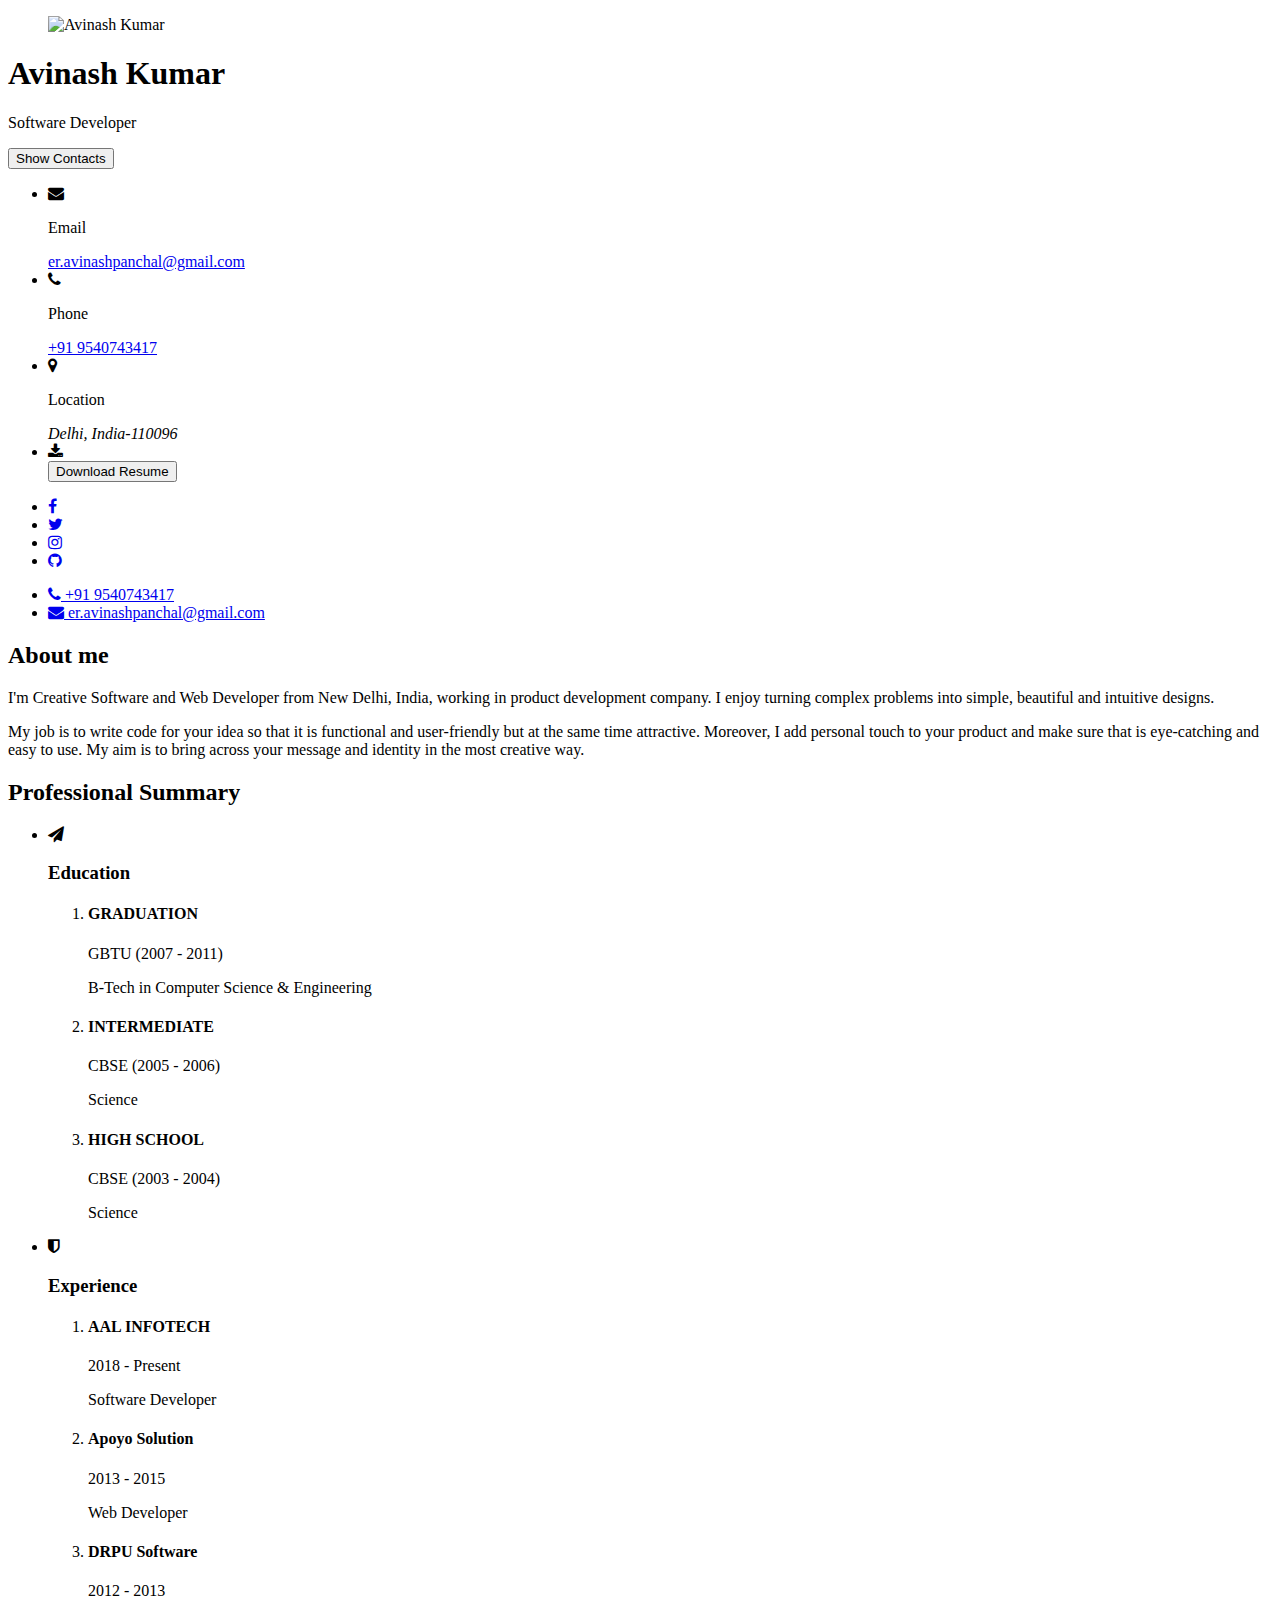
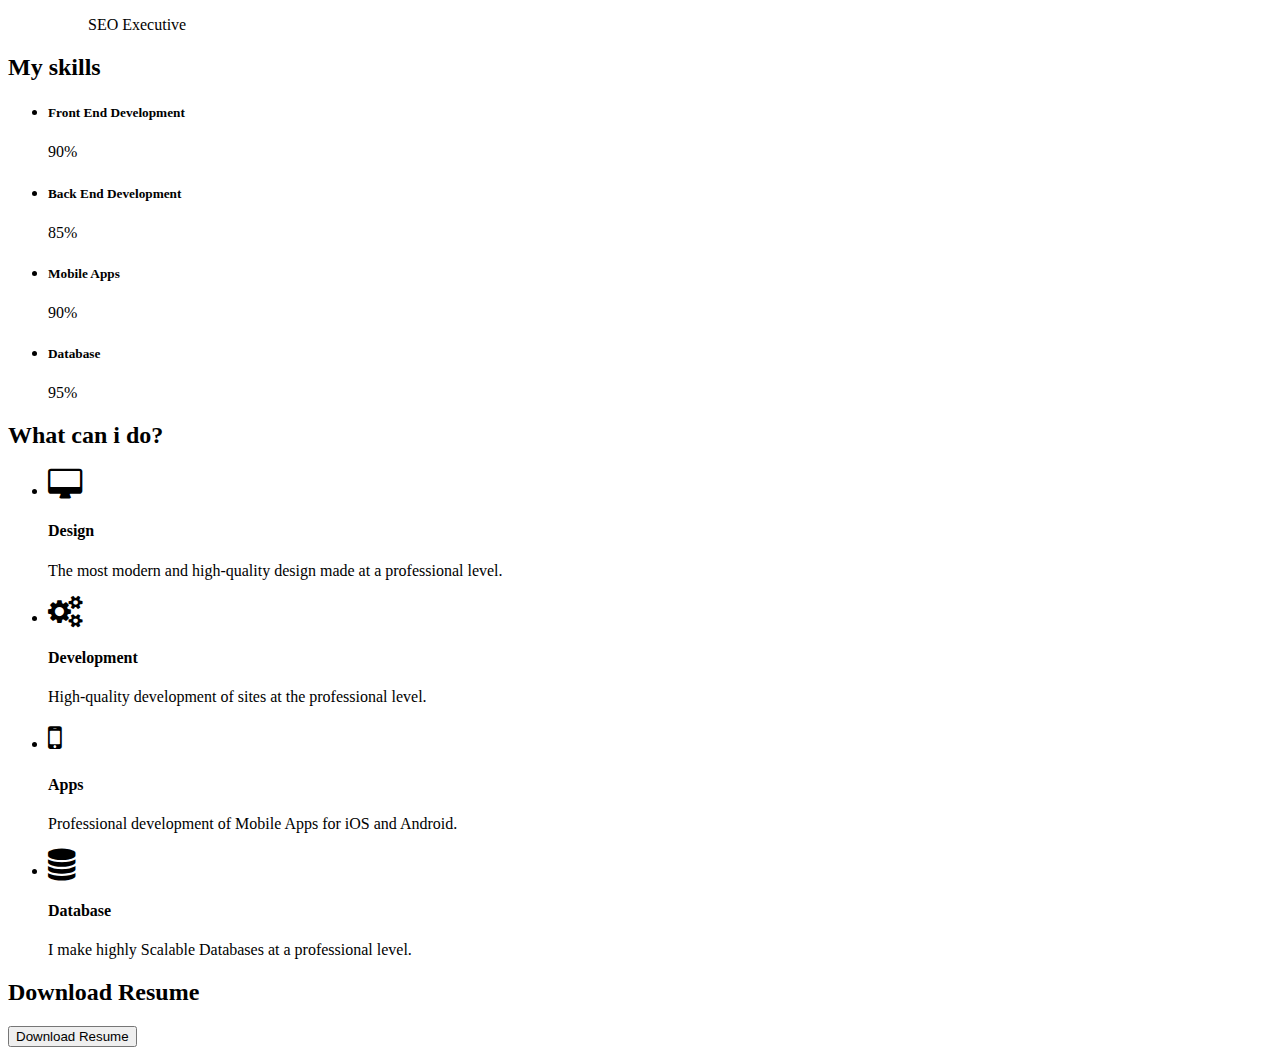
==== Assigment1/index.html @ 05d3fee4 "Personal Portfolio Website" ====
<!DOCTYPE html>
<html lang="en">

<head>
  <meta charset="UTF-8">
  <meta http-equiv="X-UA-Compatible" content="IE=edge">
  <meta name="viewport" content="width=device-width, initial-scale=1.0">
  <title>Avinash Kumar - Software Developer</title>

  <!--
    - Font awesome
  -->
<link rel="stylesheet" href="https://cdnjs.cloudflare.com/ajax/libs/font-awesome/4.7.0/css/font-awesome.min.css">

  <!--
    - css link
  -->
  <link rel="stylesheet" href="./assets/css/style.css">

  <!--
    - google font link
  -->
  <link rel="preconnect" href="https://fonts.googleapis.com">
  <link rel="preconnect" href="https://fonts.gstatic.com" crossorigin>
  <link href="https://fonts.googleapis.com/css2?family=Poppins:wght@300;400;500;600&display=swap" rel="stylesheet">
</head>

<body>

  <!--
    - #MAIN
  -->

  <main>

    <!--
      - #SIDEBAR
    -->

    <aside class="sidebar" data-sidebar>

      <div class="sidebar-info">

        <figure class="avatar-box">
          <img src="./assets/images/avinash.jpg" alt="Avinash Kumar" width="80">
        </figure>

        <div class="info-content">
          <h1 class="name" title="Avinash Kumar">Avinash Kumar</h1>

          <p class="title">Software Developer</p>
        </div>

        <button class="info_more-btn" data-sidebar-btn>
          <span>Show Contacts</span>

          <ion-icon name="chevron-down"></ion-icon>
        </button>

      </div>

      <div class="sidebar-info_more">

        <div class="separator"></div>

        <ul class="contacts-list">

          <li class="contact-item">

            <div class="icon-box">
            <i class="fa fa-envelope"></i>            
             </div>

            <div class="contact-info">
              <p class="contact-title">Email</p>

              <a href="mailto:er.avinashpanchal@gmail.com" class="contact-link">er.avinashpanchal@gmail.com</a>
            </div>

          </li>

          <li class="contact-item">

            <div class="icon-box">
              <i class="fa fa-phone"></i>
            </div>

            <div class="contact-info">
              <p class="contact-title">Phone</p>

              <a href="tel:+919540743417" class="contact-link">+91 9540743417</a>
            </div>

          </li>

          <li class="contact-item">

            <div class="icon-box">
           <i class="fa fa-map-marker" aria-hidden="true"></i>			</div>

            <div class="contact-info">
              <p class="contact-title">Location</p>

              <address>Delhi, India-110096</address>
            </div>

          </li>

          <li class="contact-item">

            <div class="icon-box">
              <i class="fa fa-download"></i>
            </div>

            <div class="contact-info">
           <a href="./assets/resume.pdf" target="_blank">  
		<button class="btn">Download Resume</button>                          		 </a>
		</div>

          </li>

        </ul>

        <div class="separator"></div>

        <ul class="social-list">

          <li class="social-item">
            <a href="#" class="social-link">
              <i class="fa fa-facebook"></i>
            </a>
          </li>

          <li class="social-item">
            <a href="#" class="social-link">
              <i class="fa fa-twitter""></i>
            </a>
          </li>

          <li class="social-item">
            <a href="#" class="social-link">
              <i class="fa fa-instagram"></i>
            </a>
          </li>
          <li class="social-item">
            <a href="#" class="social-link">
              <i class="fa fa-github"></i>
            </a>
          </li>

        </ul>

      </div>

    </aside>

    <!--
      - #main-content
    -->

    <div class="main-content">

      <!--
        - #NAVBAR
      -->

      <nav class="navbar">

        <ul class="navbar-list">

          <li class="navbar-item">
            <a href="tel:+919540743417"><i class="fa fa-phone"></i>  +91 9540743417</a>
          </li>

          <li class="navbar-item">
            <a href="mailto:er.avinashpanchal@gmail.com"><i class="fa fa-envelope"></i>  er.avinashpanchal@gmail.com</a>
          </li>
         
        </ul>

      </nav>

      <!--
        - #ABOUT
      -->

      <article class="about  active" data-page="about">

        <header>
          <h2 class="h2 article-title">About me</h2>
        </header>

        <section class="about-text">
          <p>
            I'm Creative Software and Web Developer from New Delhi, India, working in product development company.
            I enjoy
            turning complex problems into simple, beautiful and intuitive designs.
          </p>

          <p>
            My job is to write code for your idea so that it is functional and user-friendly but at the same time attractive.
            Moreover, I
            add personal touch to your product and make sure that is eye-catching and easy to use. My aim is to bring
            across your
            message and identity in the most creative way.
          </p>
        </section>

        <header>
          <h2 class="h2 article-title">Professional Summary</h2>
        </header>

        <section class="service">

          <ul class="service-list">

            <li class="service-item">

              <div class="service-icon-box">
              </div>

              <div class="service-content-box">
                <section class="timeline">
  
                  <div class="title-wrapper">
                    <div class="icon-box">
                      <i class="fa fa-paper-plane"></i>
                    </div>
        
                    <h3 class="h3">Education</h3>
                  </div>
        
                  <ol class="timeline-list">
        
                    <li class="timeline-item">
        
                      <h4 class="h4 timeline-item-title">GRADUATION</h4>
        
                      <span>GBTU (2007 - 2011)</span>
        
                      <p class="timeline-text">
                        B-Tech in Computer Science & Engineering
                      </p>
        
                    </li>
        
                    <li class="timeline-item">
        
                      <h4 class="h4 timeline-item-title">INTERMEDIATE</h4>
        
                      <span>CBSE (2005 - 2006)</span>
        
                      <p class="timeline-text">
                        Science
                      </p>
        
                    </li>
        
                    <li class="timeline-item">
        
                      <h4 class="h4 timeline-item-title">HIGH SCHOOL</h4>
        
                      <span>CBSE (2003 - 2004)</span>
        
                      <p class="timeline-text">
                        Science
                      </p>
        
                    </li>
        
                  </ol>
        
                </section>
              </div>

            </li>

            <li class="service-item">

              <div class="service-icon-box">
    
              </div>

              <div class="service-content-box">
                <section class="timeline">
  
                  <div class="title-wrapper">
                    <div class="icon-box">
                      <i class="fa fa-shield"></i>
                    </div>
        
                    <h3 class="h3">Experience</h3>
                  </div>
        
                  <ol class="timeline-list">
        
                    <li class="timeline-item">
        
                      <h4 class="h4 timeline-item-title">AAL INFOTECH</h4>
        
                      <span>2018 - Present</span>
        
                      <p class="timeline-text">
                        Software Developer
                      </p>
        
                    </li>
        
                    <li class="timeline-item">
        
                      <h4 class="h4 timeline-item-title">Apoyo Solution</h4>
        
                      <span>2013 - 2015</span>
        
                      <p class="timeline-text">
                        Web Developer
                      </p>
        
                    </li>
        
                    <li class="timeline-item">
        
                      <h4 class="h4 timeline-item-title">DRPU Software</h4>
        
                      <span>2012 - 2013</span>
        
                      <p class="timeline-text">
                        SEO Executive
                      </p>
        
                    </li>
        
                  </ol>
        
                </section>
              </div>

            </li>

          </ul>

        </section>


        <header>
          <h2 class="h2 article-title">My skills</h2>
        </header>

        <section class="skill">

          <ul class="skills-list content-card">

            <li class="skills-item">

              <div class="title-wrapper">
                <h5 class="h5">Front End Development</h5>
                <data value="90">90%</data>
              </div>

              <div class="skill-progress-bg">
                <div class="skill-progress-fill" style="width: 90%;"></div>
              </div>

            </li>

            <li class="skills-item">

              <div class="title-wrapper">
                <h5 class="h5">Back End Development</h5>
                <data value="85">85%</data>
              </div>

              <div class="skill-progress-bg">
                <div class="skill-progress-fill" style="width: 85%;"></div>
              </div>

            </li>

            <li class="skills-item">

              <div class="title-wrapper">
                <h5 class="h5">Mobile Apps</h5>
                <data value="90">90%</data>
              </div>

              <div class="skill-progress-bg">
                <div class="skill-progress-fill" style="width: 90%;"></div>
              </div>

            </li>

            <li class="skills-item">

              <div class="title-wrapper">
                <h5 class="h5">Database</h5>
                <data value="95">95%</data>
              </div>

              <div class="skill-progress-bg">
                <div class="skill-progress-fill" style="width: 95%;"></div>
              </div>

            </li>

          </ul>

        </section>


        <header>
          <h2 class="h2 article-title">What can i do?</h2>
        </header>

        <section class="service">

          <ul class="service-list">

            <li class="service-item">

              <div class="service-icon-box">
                <i class="fa fa-desktop fa-2x"></i>
              </div>

              <div class="service-content-box">
                <h4 class="h4 service-item-title">Design</h4>

                <p class="service-item-text">
                  The most modern and high-quality design made at a professional level.
                </p>
              </div>

            </li>

            <li class="service-item">

              <div class="service-icon-box">
                <i class="fa fa-cogs fa-2x"></i>
              </div>

              <div class="service-content-box">
                <h4 class="h4 service-item-title">Development</h4>

                <p class="service-item-text">
                  High-quality development of sites at the professional level.
                </p>
              </div>

            </li>

            <li class="service-item">

              <div class="service-icon-box">
                <i class="fa fa-mobile fa-2x"></i>
              </div>

              <div class="service-content-box">
                <h4 class="h4 service-item-title">Apps</h4>

                <p class="service-item-text">
                  Professional development of Mobile Apps for iOS and Android.
                </p>
              </div>

            </li>

            <li class="service-item">

              <div class="service-icon-box">
                <i class="fa fa-database fa-2x"></i>
              </div>

              <div class="service-content-box">
                <h4 class="h4 service-item-title">Database</h4>

                <p class="service-item-text">
                  I make highly Scalable Databases at a professional level.
                </p>
              </div>

            </li>

          </ul>

        </section>
  
        <header>
          <h2 class="h2 article-title">Download Resume</h2>
        </header>
        <li class="contact-item">

         <div class="contact-info">
             <a href="./assets/resume.pdf" target="_blank">  
              <button class="btn">Download Resume</button>                
            </a>
          </div>

        </li>

      </article>
          </div>

  </main>

</body>

</html>
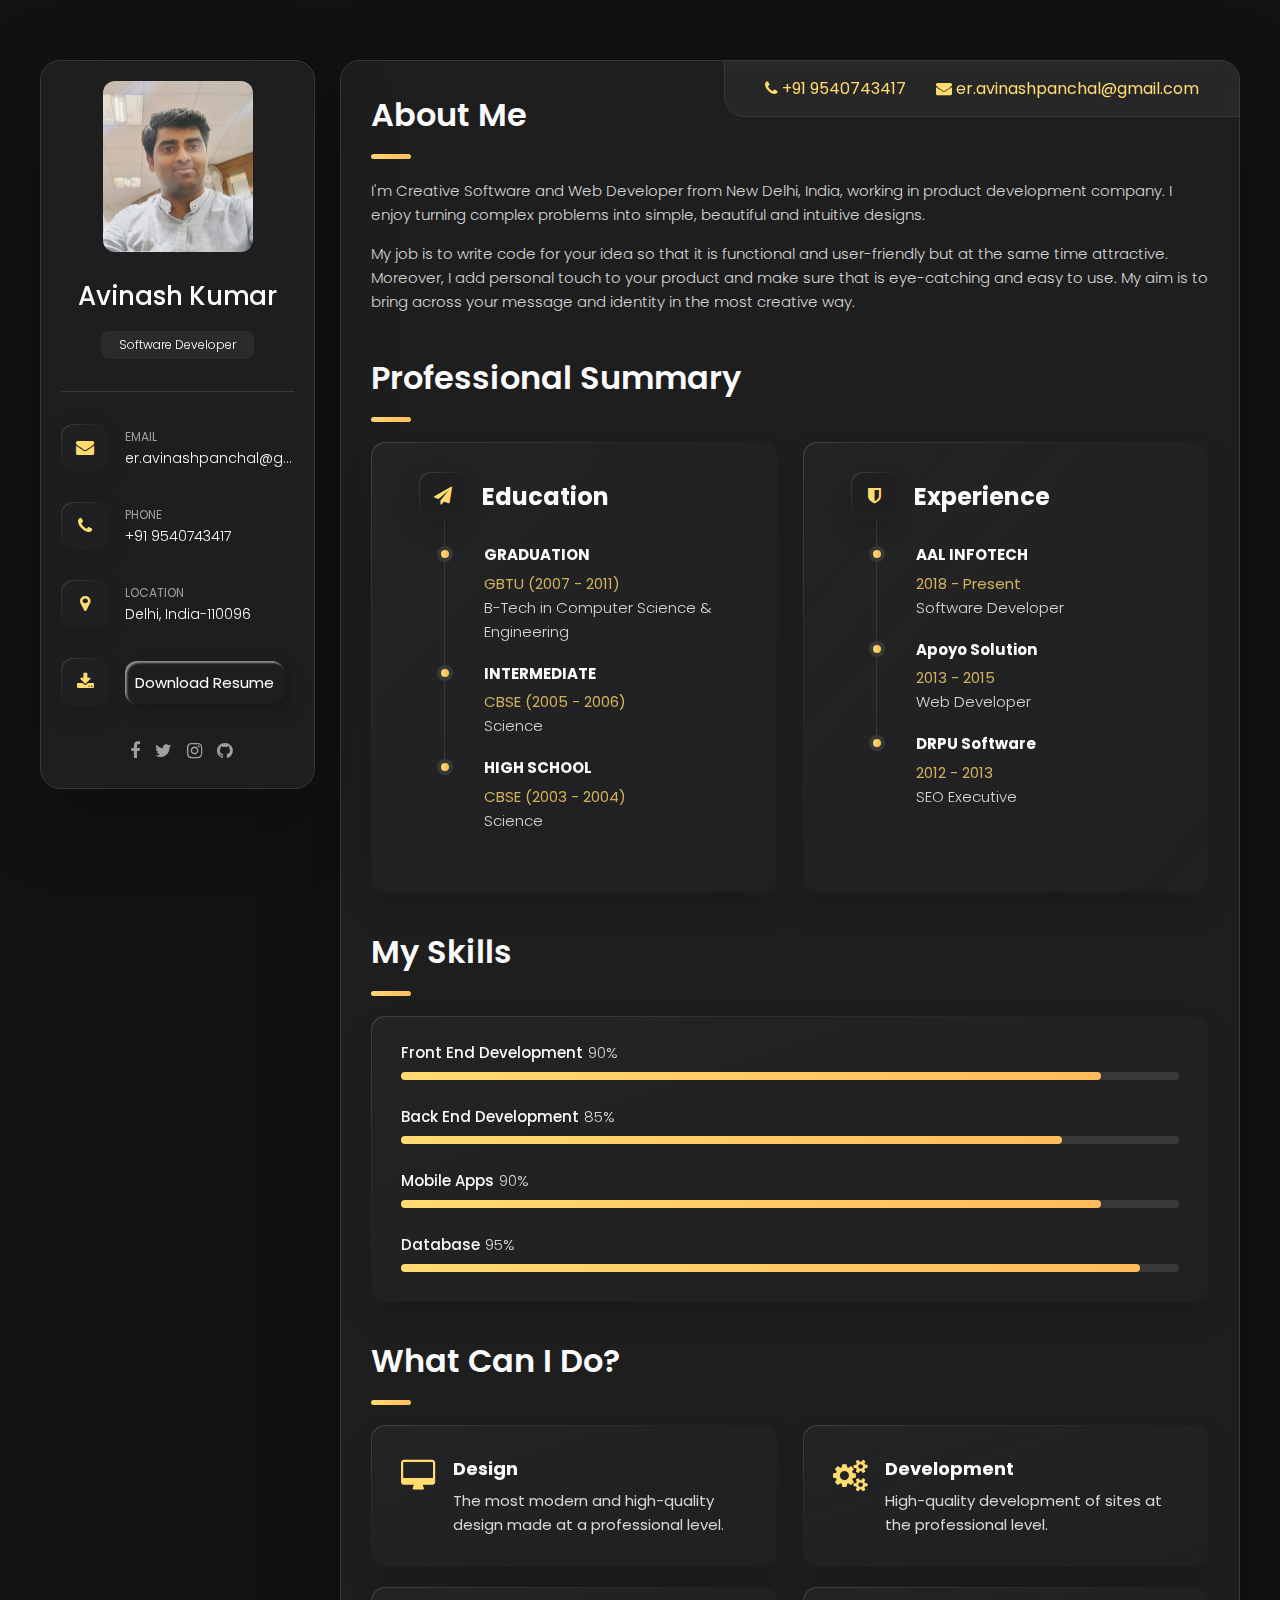
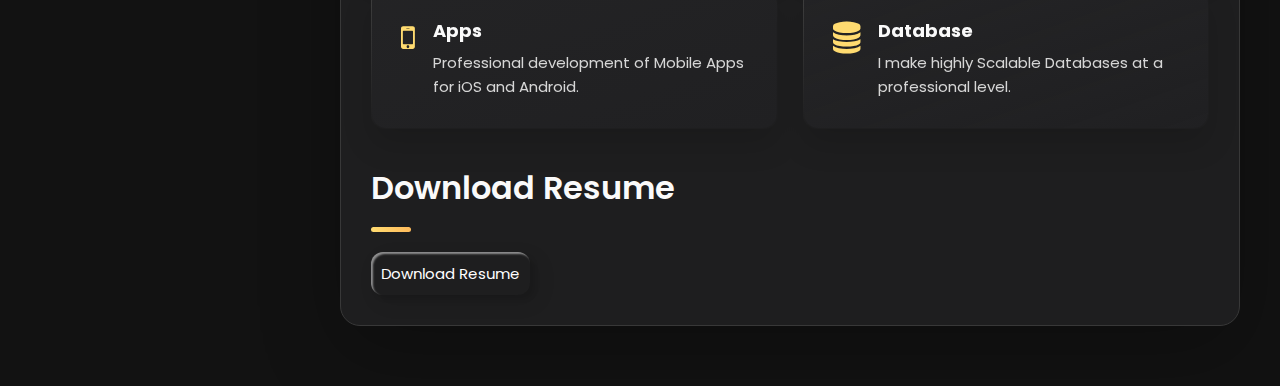
==== commit 80cfcac2: "profile image link change" ====
--- a/Assigment1/index.html
+++ b/Assigment1/index.html
@@ -42,7 +42,7 @@
       <div class="sidebar-info">
 
         <figure class="avatar-box">
-          <img src="./assets/images/avinash.jpg" alt="Avinash Kumar" width="80">
+          <img src="./assets/avinash.jpg" alt="Avinash Kumar" width="80">
         </figure>
 
         <div class="info-content">
--- a/Assigment1/assets/css/style.css
+++ b/Assigment1/assets/css/style.css
@@ -0,0 +1,1914 @@
+/*-----------------------------------*\
+  #style.css
+\*-----------------------------------*/
+
+/*-----------------------------------*\
+  #CUSTOM PROPERTY
+\*-----------------------------------*/
+
+:root {
+
+  /**
+   * colors
+   */
+
+  /* gradient */
+
+  --bg-gradient-onyx: linear-gradient(
+    to bottom right, 
+    hsl(240, 1%, 25%) 3%, 
+    hsl(0, 0%, 19%) 97%
+  );
+  --bg-gradient-jet: linear-gradient(
+    to bottom right, 
+    hsla(240, 1%, 18%, 0.251) 0%, 
+    hsla(240, 2%, 11%, 0) 100%
+  ), hsl(240, 2%, 13%);
+  --bg-gradient-yellow-1: linear-gradient(
+    to bottom right, 
+    hsl(45, 100%, 71%) 0%, 
+    hsla(36, 100%, 69%, 0) 50%
+  );
+  --bg-gradient-yellow-2: linear-gradient(
+    135deg, 
+    hsla(45, 100%, 71%, 0.251) 0%, 
+    hsla(35, 100%, 68%, 0) 59.86%
+  ), hsl(240, 2%, 13%);
+  --border-gradient-onyx: linear-gradient(
+    to bottom right, 
+    hsl(0, 0%, 25%) 0%, 
+    hsla(0, 0%, 25%, 0) 50%
+  );
+  --text-gradient-yellow: linear-gradient(
+    to right, 
+    hsl(45, 100%, 72%), 
+    hsl(35, 100%, 68%)
+  );
+
+  /* solid */
+
+  --jet: hsl(0, 0%, 22%);
+  --onyx: hsl(240, 1%, 17%);
+  --eerie-black-1: hsl(240, 2%, 13%);
+  --eerie-black-2: hsl(240, 2%, 12%);
+  --smoky-black: hsl(0, 0%, 7%);
+  --white-1: hsl(0, 0%, 100%);
+  --white-2: hsl(0, 0%, 98%);
+  --orange-yellow-crayola: hsl(45, 100%, 72%);
+  --vegas-gold: hsl(45, 54%, 58%);
+  --light-gray: hsl(0, 0%, 84%);
+  --light-gray-70: hsla(0, 0%, 84%, 0.7);
+  --bittersweet-shimmer: hsl(0, 43%, 51%);
+
+  /**
+   * typography
+   */
+
+  /* font-family */
+  --ff-poppins: 'Poppins', sans-serif;
+
+  /* font-size */
+  --fs-1: 24px;
+  --fs-2: 18px;
+  --fs-3: 17px;
+  --fs-4: 16px;
+  --fs-5: 15px;
+  --fs-6: 14px;
+  --fs-7: 13px;
+  --fs-8: 11px;
+
+  /* font-weight */
+  --fw-300: 300;
+  --fw-400: 400;
+  --fw-500: 500;
+  --fw-600: 600;
+
+  /**
+   * shadow
+   */
+  
+  --shadow-1: -4px 8px 24px hsla(0, 0%, 0%, 0.25);
+  --shadow-2: 0 16px 30px hsla(0, 0%, 0%, 0.25);
+  --shadow-3: 0 16px 40px hsla(0, 0%, 0%, 0.25);
+  --shadow-4: 0 25px 50px hsla(0, 0%, 0%, 0.15);
+  --shadow-5: 0 24px 80px hsla(0, 0%, 0%, 0.25);
+
+  /**
+   * transition
+   */
+
+  --transition-1: 0.25s ease;
+  --transition-2: 0.5s ease-in-out;
+
+}
+
+
+
+
+
+/*-----------------------------------*\
+  #RESET
+\*-----------------------------------*/
+
+*, *::before, *::after {
+  margin: 0;
+  padding: 0;
+  box-sizing: border-box;
+}
+
+a { text-decoration: none; }
+
+li { list-style: none; }
+
+img, ion-icon, a, button, time, span { display: block; }
+
+button {
+  font: inherit;
+  background: none;
+  border: none;
+  text-align: left;
+  cursor: pointer;
+}
+
+input, textarea {
+  display: block;
+  width: 100%;
+  background: none;
+  font: inherit;
+}
+
+::selection {
+  background: var(--orange-yellow-crayola);
+  color: var(--smoky-black);
+}
+
+:focus { outline-color: var(--orange-yellow-crayola); }
+
+html { font-family: var(--ff-poppins); }
+
+body { background: var(--smoky-black); }
+
+
+
+
+
+/*-----------------------------------*\
+  #REUSED STYLE
+\*-----------------------------------*/
+
+.sidebar,
+article {
+  background: var(--eerie-black-2);
+  border: 1px solid var(--jet);
+  border-radius: 20px;
+  padding: 15px;
+  box-shadow: var(--shadow-1);
+  z-index: 1;
+}
+
+.separator {
+  width: 100%;
+  height: 1px;
+  background: var(--jet);
+  margin: 16px 0;
+}
+
+.icon-box {
+  position: relative;
+  background: var(--border-gradient-onyx);
+  width: 30px;
+  height: 30px;
+  border-radius: 8px;
+  display: flex;
+  justify-content: center;
+  align-items: center;
+  font-size: 16px;
+  color: var(--orange-yellow-crayola);
+  box-shadow: var(--shadow-1);
+  z-index: 1;
+}
+
+.icon-box::before {
+  content: "";
+  position: absolute;
+  inset: 1px;
+  background: var(--eerie-black-1);
+  border-radius: inherit;
+  z-index: -1;
+}
+
+.icon-box ion-icon { --ionicon-stroke-width: 35px; }
+
+article { display: none; }
+
+article.active {
+  display: block;
+  animation: fade 0.5s ease backwards;
+}
+
+@keyframes fade {
+  0% { opacity: 0; }
+  100% { opacity: 1; }
+}
+
+.h2,
+.h3,
+.h4,
+.h5 {
+  color: var(--white-2);
+  text-transform: capitalize;
+}
+
+.h2 { font-size: var(--fs-1); }
+
+.h3 { font-size: var(--fs-2); }
+
+.h4 { font-size: var(--fs-4); }
+
+.h5 {
+  font-size: var(--fs-7);
+  font-weight: var(--fw-500);
+}
+
+.article-title {
+  position: relative;
+  padding-bottom: 7px;
+}
+
+.article-title::after {
+  content: "";
+  position: absolute;
+  bottom: 0;
+  left: 0;
+  width: 30px;
+  height: 3px;
+  background: var(--text-gradient-yellow);
+  border-radius: 3px;
+}
+
+.has-scrollbar::-webkit-scrollbar {
+  width: 5px; /* for vertical scrollbar */
+  height: 5px; /* for horizontal scrollbar */
+}
+
+.has-scrollbar::-webkit-scrollbar-track {
+  background: var(--onyx);
+  border-radius: 5px;
+}
+
+.has-scrollbar::-webkit-scrollbar-thumb {
+  background: var(--orange-yellow-crayola);
+  border-radius: 5px;
+}
+
+.has-scrollbar::-webkit-scrollbar-button { width: 20px; }
+
+.content-card {
+  position: relative;
+  background: var(--border-gradient-onyx);
+  padding: 15px;
+  padding-top: 45px;
+  border-radius: 14px;
+  box-shadow: var(--shadow-2);
+  cursor: pointer;
+  z-index: 1;
+}
+
+.content-card::before {
+  content: "";
+  position: absolute;
+  inset: 1px;
+  background: var(--bg-gradient-jet);
+  border-radius: inherit;
+  z-index: -1;
+}
+
+
+
+
+
+/*-----------------------------------*\
+  #MAIN
+\*-----------------------------------*/
+
+main {
+  margin: 15px 12px;
+  margin-bottom: 75px;
+  min-width: 259px;
+}
+
+
+
+
+
+/*-----------------------------------*\
+  #SIDEBAR
+\*-----------------------------------*/
+
+.sidebar {
+  margin-bottom: 15px;
+  max-height: 112px;
+  overflow: hidden;
+  transition: var(--transition-2);
+}
+
+.sidebar.active { max-height: 405px; }
+
+.sidebar-info {
+  position: relative;
+  display: flex;
+  justify-content: flex-start;
+  align-items: center;
+  gap: 15px;
+}
+
+.avatar-box {
+  background: var(--bg-gradient-onyx);
+  border-radius: 20px;
+}
+
+.info-content .name {
+  color: var(--white-2);
+  font-size: var(--fs-3);
+  font-weight: var(--fw-500);
+  letter-spacing: -0.25px;
+  margin-bottom: 10px;
+}
+
+.info-content .title {
+  color: var(--white-1);
+  background: var(--onyx);
+  font-size: var(--fs-8);
+  font-weight: var(--fw-300);
+  width: max-content;
+  padding: 3px 12px;
+  border-radius: 8px;
+}
+
+.info_more-btn {
+  position: absolute;
+  top: -15px;
+  right: -15px;
+  border-radius: 0 15px;
+  font-size: 13px;
+  color: var(--orange-yellow-crayola);
+  background: var(--border-gradient-onyx);
+  padding: 10px;
+  box-shadow: var(--shadow-2);
+  transition: var(--transition-1);
+  z-index: 1;
+}
+
+.info_more-btn::before {
+  content: "";
+  position: absolute;
+  inset: 1px;
+  border-radius: inherit;
+  background: var(--bg-gradient-jet);
+  transition: var(--transition-1);
+  z-index: -1;
+}
+
+.info_more-btn:hover,
+.info_more-btn:focus { background: var(--bg-gradient-yellow-1); }
+
+.info_more-btn:hover::before,
+.info_more-btn:focus::before { background: var(--bg-gradient-yellow-2); }
+
+.info_more-btn span { display: none; }
+
+.sidebar-info_more {
+  opacity: 0;
+  visibility: hidden;
+  transition: var(--transition-2);
+}
+
+.sidebar.active .sidebar-info_more {
+  opacity: 1;
+  visibility: visible;
+}
+
+.contacts-list {
+  display: grid;
+  grid-template-columns: 1fr;
+  gap: 16px;
+}
+
+.contact-item {
+  min-width: 100%;
+  display: flex;
+  align-items: center;
+  gap: 16px;
+}
+
+.contact-info {
+  max-width: calc(100% - 46px);
+  width: calc(100% - 46px);
+}
+
+.contact-title {
+  color: var(--light-gray-70);
+  font-size: var(--fs-8);
+  text-transform: uppercase;
+  margin-bottom: 2px;
+}
+
+.contact-info :is(.contact-link, time, address) {
+  color: var(--white-2);
+  font-size: var(--fs-7);
+}
+
+.contact-info address { font-style: normal; }
+
+.social-list {
+  display: flex;
+  justify-content: flex-start;
+  align-items: center;
+  gap: 15px;
+  padding-bottom: 4px;
+  padding-left: 7px;
+}
+
+.social-item .social-link {
+  color: var(--light-gray-70);
+  font-size: 18px;
+}
+
+
+.social-item .social-link:hover { color: var(--light-gray); }
+
+
+
+
+
+/*-----------------------------------*\
+  #NAVBAR
+\*-----------------------------------*/
+
+.navbar {
+  position: fixed;
+  bottom: 0;
+  left: 0;
+  width: 100%;
+  background: hsla(240, 1%, 17%, 0.75);
+  backdrop-filter: blur(10px);
+  border: 1px solid var(--jet);
+  border-radius: 12px 12px 0 0;
+  box-shadow: var(--shadow-2);
+  z-index: 5;
+  color: var(--orange-yellow-crayola);
+}
+
+.navbar-list {
+  display: flex;
+  flex-wrap: wrap;
+  justify-content: center;
+  align-items: center;
+  padding: 10px;
+}
+
+.navbar-link {
+  color: var(--light-gray);
+  font-size: var(--fs-8);
+  padding: 20px 7px;
+  transition: color var(--transition-1);
+}
+
+.navbar-link:hover,
+.navbar-link:focus { color: var(--light-gray-70); }
+
+.navbar-link.active { color: var(--orange-yellow-crayola); }
+
+
+
+
+
+/*-----------------------------------*\
+  #ABOUT
+\*-----------------------------------*/
+
+.about .article-title { margin-bottom: 15px; }
+
+.about-text {
+  color: var(--light-gray);
+  font-size: var(--fs-6);
+  font-weight: var(--fw-300);
+  line-height: 1.6;
+}
+
+.about-text p { margin-bottom: 15px; }
+
+
+
+/**
+ * #service 
+ */
+
+.service { margin-bottom: 35px; }
+
+.service-title { margin-bottom: 20px; }
+
+.service-list {
+  display: grid;
+  grid-template-columns: 1fr;
+  gap: 20px;
+}
+
+.service-item {
+  position: relative;
+  background: var(--border-gradient-onyx);
+  padding: 20px;
+  border-radius: 14px;
+  box-shadow: var(--shadow-2);
+  z-index: 1;
+}
+
+.service-item::before {
+  content: "";
+  position: absolute;
+  inset: 1px;
+  background: var(--bg-gradient-jet);
+  border-radius: inherit;
+  z-index: -1;
+}
+
+.service-icon-box { margin-bottom: 10px; }
+
+.service-icon-box img { margin: auto; }
+
+.service-content-box { text-align: center; }
+
+.service-item-title { margin-bottom: 7px; }
+
+.service-item-text {
+  color: var(--light-gray);
+  font-size: var(--fs-6);
+  font-weight: var(--fw-3);
+  line-height: 1.6;
+}
+
+
+/**
+ * #testimonials 
+ */
+
+.testimonials { margin-bottom: 30px; }
+
+.testimonials-title { margin-bottom: 20px; }
+
+.testimonials-list {
+  display: flex;
+  justify-content: flex-start;
+  align-items: flex-start;
+  gap: 15px;
+  margin: 0 -15px;
+  padding: 25px 15px;
+  padding-bottom: 35px;
+  overflow-x: auto;
+  scroll-behavior: smooth;
+  overscroll-behavior-inline: contain;
+  scroll-snap-type: inline mandatory;
+}
+
+.testimonials-item {
+  min-width: 100%;
+  scroll-snap-align: center;
+}
+
+.testimonials-avatar-box {
+  position: absolute;
+  top: 0;
+  left: 0;
+  transform: translate(15px, -25px);
+  background: var(--bg-gradient-onyx);
+  border-radius: 14px;
+  box-shadow: var(--shadow-1);
+}
+
+.testimonials-item-title { margin-bottom: 7px; }
+
+.testimonials-text {
+  color: var(--light-gray);
+  font-size: var(--fs-6);
+  font-weight: var(--fw-300);
+  line-height: 1.6;
+  display: -webkit-box;
+  line-clamp: 4;
+  -webkit-line-clamp: 4;
+  -webkit-box-orient: vertical;
+  overflow: hidden;
+}
+
+
+/**
+ * #testimonials-modal
+ */
+
+.modal-container {
+  position: fixed;
+  top: 0;
+  left: 0;
+  width: 100%;
+  height: 100%;
+  display: flex;
+  justify-content: center;
+  align-items: center;
+  overflow-y: auto;
+  overscroll-behavior: contain;
+  z-index: 20;
+  pointer-events: none;
+  visibility: hidden;
+}
+
+.modal-container::-webkit-scrollbar { display: none; }
+
+.modal-container.active {
+  pointer-events: all;
+  visibility: visible;
+}
+
+.overlay {
+  position: fixed;
+  top: 0;
+  left: 0;
+  width: 100%;
+  height: 100vh;
+  background: hsl(0, 0%, 5%);
+  opacity: 0;
+  visibility: hidden;
+  pointer-events: none;
+  z-index: 1;
+  transition: var(--transition-1);
+}
+
+.overlay.active {
+  opacity: 0.8;
+  visibility: visible;
+  pointer-events: all;
+}
+
+.testimonials-modal {
+  background: var(--eerie-black-2);
+  position: relative;
+  padding: 15px;
+  margin: 15px 12px;
+  border: 1px solid var(--jet);
+  border-radius: 14px;
+  box-shadow: var(--shadow-5);
+  transform: scale(1.2);
+  opacity: 0;
+  transition: var(--transition-1);
+  z-index: 2;
+}
+
+.modal-container.active .testimonials-modal {
+  transform: scale(1);
+  opacity: 1;
+}
+
+.modal-close-btn {
+  position: absolute;
+  top: 15px;
+  right: 15px;
+  background: var(--onyx);
+  border-radius: 8px;
+  width: 32px;
+  height: 32px;
+  display: flex;
+  justify-content: center;
+  align-items: center;
+  color: var(--white-2);
+  font-size: 18px;
+  opacity: 0.7;
+}
+
+.modal-close-btn:hover,
+.modal-close-btn:focus { opacity: 1; }
+
+.modal-close-btn ion-icon { --ionicon-stroke-width: 50px; }
+
+.modal-avatar-box {
+  background: var(--bg-gradient-onyx);
+  width: max-content;
+  border-radius: 14px;
+  margin-bottom: 15px;
+  box-shadow: var(--shadow-2);
+}
+
+.modal-img-wrapper > img { display: none; }
+
+.modal-title { margin-bottom: 4px; }
+
+.modal-content time {
+  font-size: var(--fs-6);
+  color: var(--light-gray-70);
+  font-weight: var(--fw-300);
+  margin-bottom: 10px;
+}
+
+.modal-content p {
+  color: var(--light-gray);
+  font-size: var(--fs-6);
+  font-weight: var(--fw-300);
+  line-height: 1.6;
+}
+
+
+/**
+ * #clients 
+ */
+
+.clients { margin-bottom: 15px; }
+
+.clients-list {
+  display: flex;
+  justify-content: flex-start;
+  align-items: flex-start;
+  gap: 15px;
+  margin: 0 -15px;
+  padding: 25px;
+  padding-bottom: 25px;
+  overflow-x: auto;
+  scroll-behavior: smooth;
+  overscroll-behavior-inline: contain;
+  scroll-snap-type: inline mandatory;
+  scroll-padding-inline: 25px;
+}
+
+.clients-item {
+  min-width: 50%;
+  scroll-snap-align: start;
+}
+
+.clients-item img {
+  width: 100%;
+  filter: grayscale(1);
+  transition: var(--transition-1);
+}
+
+.clients-item img:hover { filter: grayscale(0); }
+
+
+
+
+
+/*-----------------------------------*\
+  #RESUME
+\*-----------------------------------*/
+
+.article-title { margin-bottom: 30px; }
+
+
+/**
+ * education and experience 
+ */
+
+.timeline { margin-bottom: 30px; }
+
+.timeline .title-wrapper {
+  display: flex;
+  align-items: center;
+  gap: 15px;
+  margin-bottom: 25px;
+}
+
+.timeline-list {
+  font-size: var(--fs-6);
+  margin-left: 45px;
+}
+
+.timeline-item { position: relative; }
+
+.timeline-item:not(:last-child) { margin-bottom: 20px; }
+
+.timeline-item-title {
+  font-size: var(--fs-6);
+  line-height: 1.3;
+  margin-bottom: 7px;
+}
+
+.timeline-list span {
+  color: var(--vegas-gold);
+  font-weight: var(--fw-400);
+  line-height: 1.6;
+}
+
+.timeline-item:not(:last-child)::before {
+  content: "";
+  position: absolute;
+  top: -25px;
+  left: -30px;
+  width: 1px;
+  height: calc(100% + 50px);
+  background: var(--jet);
+}
+
+.timeline-item::after {
+  content: "";
+  position: absolute;
+  top: 5px;
+  left: -33px;
+  height: 6px;
+  width: 6px;
+  background: var(--text-gradient-yellow);
+  border-radius: 50%;
+  box-shadow: 0 0 0 4px var(--jet);
+}
+
+.timeline-text {
+  color: var(--light-gray);
+  font-weight: var(--fw-300);
+  line-height: 1.6;
+}
+
+
+/**
+ * skills 
+ */
+
+.skills-title { margin-bottom: 20px; }
+
+.skills-list { padding: 20px; }
+
+
+.skills-item:not(:last-child) { margin-bottom: 15px; }
+
+.skill .title-wrapper {
+  display: flex;
+  align-items: center;
+  gap: 5px;
+  margin-bottom: 8px;
+}
+
+.skill .title-wrapper data {
+  color: var(--light-gray);
+  font-size: var(--fs-7);
+  font-weight: var(--fw-300);
+}
+
+.skill-progress-bg {
+  background: var(--jet);
+  width: 100%;
+  height: 8px;
+  border-radius: 10px;
+}
+
+.skill-progress-fill {
+  background: var(--text-gradient-yellow);
+  height: 100%;
+  border-radius: inherit;
+}
+
+
+
+
+
+/*-----------------------------------*\
+  #PORTFOLIO
+\*-----------------------------------*/
+
+.filter-list { display: none; }
+
+.filter-select-box {
+  position: relative;
+  margin-bottom: 25px;
+}
+
+.filter-select {
+  background: var(--eerie-black-2);
+  color: var(--light-gray);
+  display: flex;
+  justify-content: space-between;
+  align-items: center;
+  width: 100%;
+  padding: 12px 16px;
+  border: 1px solid var(--jet);
+  border-radius: 14px;
+  font-size: var(--fs-6);
+  font-weight: var(--fw-300);
+}
+
+.filter-select.active .select-icon { transform: rotate(0.5turn); }
+
+.select-list {
+  background: var(--eerie-black-2);
+  position: absolute;
+  top: calc(100% + 6px);
+  width: 100%;
+  padding: 6px;
+  border: 1px solid var(--jet);
+  border-radius: 14px;
+  z-index: 2;
+  opacity: 0;
+  visibility: hidden;
+  pointer-events: none;
+  transition: 0.15s ease-in-out;
+}
+
+.filter-select.active + .select-list {
+  opacity: 1;
+  visibility: visible;
+  pointer-events: all;
+}
+
+.select-item button {
+  background: var(--eerie-black-2);
+  color: var(--light-gray);
+  font-size: var(--fs-6);
+  font-weight: var(--fw-300);
+  text-transform: capitalize;
+  width: 100%;
+  padding: 8px 10px;
+  border-radius: 8px;
+}
+
+.select-item button:hover { --eerie-black-2: hsl(240, 2%, 20%); }
+
+.project-list {
+  display: grid;
+  grid-template-columns: 1fr;
+  gap: 30px;
+  margin-bottom: 10px;
+}
+
+.project-item { display: none; }
+
+.project-item.active {
+  display: block;
+  animation: scaleUp 0.25s ease forwards;
+}
+
+@keyframes scaleUp {
+  0% { transform: scale(0.5); }
+  100% { transform: scale(1); }
+}
+
+.project-item > a { width: 100%; }
+
+.project-img {
+  position: relative;
+  width: 100%;
+  height: 200px;
+  border-radius: 16px;
+  overflow: hidden;
+  margin-bottom: 15px;
+}
+
+.project-img::before {
+  content: "";
+  position: absolute;
+  top: 0;
+  left: 0;
+  width: 100%;
+  height: 100%;
+  background: transparent;
+  z-index: 1;
+  transition: var(--transition-1);
+}
+
+.project-item > a:hover .project-img::before { background: hsla(0, 0%, 0%, 0.5); }
+
+.project-item-icon-box {
+  --scale: 0.8;
+
+  background: var(--jet);
+  color: var(--orange-yellow-crayola);
+  position: absolute;
+  top: 50%;
+  left: 50%;
+  transform: translate(-50%, -50%) scale(var(--scale));
+  font-size: 20px;
+  padding: 18px;
+  border-radius: 12px;
+  opacity: 0;
+  z-index: 1;
+  transition: var(--transition-1);
+}
+
+.project-item > a:hover .project-item-icon-box {
+  --scale: 1;
+  opacity: 1;
+}
+
+.project-item-icon-box ion-icon { --ionicon-stroke-width: 50px; }
+
+.project-img img {
+  width: 100%;
+  height: 100%;
+  object-fit: cover;
+  transition: var(--transition-1);
+}
+
+.project-item > a:hover img { transform: scale(1.1); }
+
+.project-title,
+.project-category { margin-left: 10px; }
+
+.project-title {
+  color: var(--white-2);
+  font-size: var(--fs-5);
+  font-weight: var(--fw-400);
+  text-transform: capitalize;
+  line-height: 1.3;
+}
+
+.project-category {
+  color: var(--light-gray-70);
+  font-size: var(--fs-6);
+  font-weight: var(--fw-300);
+}
+
+
+
+
+
+/*-----------------------------------*\
+  #BLOG
+\*-----------------------------------*/
+
+.blog-posts { margin-bottom: 10px; }
+
+.blog-posts-list {
+  display: grid;
+  grid-template-columns: 1fr;
+  gap: 20px;
+}
+
+.blog-post-item > a {
+  position: relative;
+  background: var(--border-gradient-onyx);
+  height: 100%;
+  box-shadow: var(--shadow-4);
+  border-radius: 16px;
+  z-index: 1;
+}
+
+.blog-post-item > a::before {
+  content: "";
+  position: absolute;
+  inset: 1px;
+  border-radius: inherit;
+  background: var(--eerie-black-1);
+  z-index: -1;
+}
+
+.blog-banner-box {
+  width: 100%;
+  height: 200px;
+  border-radius: 12px;
+  overflow: hidden;
+}
+
+.blog-banner-box img {
+  width: 100%;
+  height: 100%;
+  object-fit: cover;
+  transition: var(--transition-1);
+}
+
+.blog-post-item > a:hover .blog-banner-box img { transform: scale(1.1); }
+
+.blog-content { padding: 15px; }
+
+.blog-meta {
+  display: flex;
+  justify-content: flex-start;
+  align-items: center;
+  gap: 7px;
+  margin-bottom: 10px;
+}
+
+.blog-meta :is(.blog-category, time) {
+  color: var(--light-gray-70);
+  font-size: var(--fs-6);
+  font-weight: var(--fw-300);
+}
+
+.blog-meta .dot {
+  background: var(--light-gray-70);
+  width: 4px;
+  height: 4px;
+  border-radius: 4px;
+}
+
+.blog-item-title {
+  margin-bottom: 10px;
+  line-height: 1.3;
+  transition: var(--transition-1);
+}
+
+.blog-post-item > a:hover .blog-item-title { color: var(--orange-yellow-crayola); }
+
+.blog-text {
+  color: var(--light-gray);
+  font-size: var(--fs-6);
+  font-weight: var(--fw-300);
+  line-height: 1.6;
+}
+
+
+
+
+
+/*-----------------------------------*\
+  #CONTACT
+\*-----------------------------------*/
+
+.mapbox {
+  position: relative;
+  height: 250px;
+  width: 100%;
+  border-radius: 16px;
+  margin-bottom: 30px;
+  border: 1px solid var(--jet);
+  overflow: hidden;
+}
+
+.mapbox figure { height: 100%; }
+
+.mapbox iframe {
+  width: 100%;
+  height: 100%;
+  border: none;
+  filter: grayscale(1) invert(1);
+}
+
+.contact-form { margin-bottom: 10px; }
+
+.form-title { margin-bottom: 20px; }
+
+.input-wrapper {
+  display: grid;
+  grid-template-columns: 1fr;
+  gap: 25px;
+  margin-bottom: 25px;
+}
+
+.form-input {
+  color: var(--white-2);
+  font-size: var(--fs-6);
+  font-weight: var(--fw-400);
+  padding: 13px 20px;
+  border: 1px solid var(--jet);
+  border-radius: 14px;
+  outline: none;
+}
+
+.form-input::placeholder { font-weight: var(--fw-500); }
+
+.form-input:focus { border-color: var(--orange-yellow-crayola); }
+
+textarea.form-input {
+  min-height: 100px;
+  height: 120px;
+  max-height: 200px;
+  resize: vertical;
+  margin-bottom: 25px;
+}
+
+textarea.form-input::-webkit-resizer { display: none; }
+
+.form-input:focus:invalid { border-color: var(--bittersweet-shimmer); }
+
+.form-btn {
+  position: relative;
+  width: 100%;
+  background: var(--border-gradient-onyx);
+  color: var(--orange-yellow-crayola);
+  display: flex;
+  justify-content: center;
+  align-items: center;
+  gap: 10px;
+  padding: 13px 20px;
+  border-radius: 14px;
+  font-size: var(--fs-6);
+  text-transform: capitalize;
+  box-shadow: var(--shadow-3);
+  z-index: 1;
+  transition: var(--transition-1);
+}
+
+.form-btn::before {
+  content: "";
+  position: absolute;
+  inset: 1px;
+  background: var(--bg-gradient-jet);
+  border-radius: inherit;
+  z-index: -1;
+  transition: var(--transition-1);
+}
+
+.form-btn ion-icon { font-size: 16px; }
+
+.form-btn:hover { background: var(--bg-gradient-yellow-1); }
+
+.form-btn:hover::before { background: var(--bg-gradient-yellow-2); }
+
+.form-btn:disabled {
+  opacity: 0.7;
+  cursor: not-allowed;
+}
+
+.form-btn:disabled:hover { background: var(--border-gradient-onyx); }
+
+.form-btn:disabled:hover::before { background: var(--bg-gradient-jet); }
+
+
+
+
+
+/*-----------------------------------*\
+  #RESPONSIVE
+\*-----------------------------------*/
+
+/**
+ * responsive larger than 450px screen
+ */
+
+@media (min-width: 450px) {
+
+  /**
+   * client
+   */
+
+  .clients-item { min-width: calc(33.33% - 10px); }
+
+
+
+  /**
+   * #PORTFOLIO, BLOG 
+   */
+
+  .project-img,
+  .blog-banner-box { height: auto; }
+
+}
+
+
+
+
+
+/**
+ * responsive larger than 580px screen
+ */
+
+@media (min-width: 580px) {
+
+  /**
+   * CUSTOM PROPERTY
+   */
+
+  :root {
+
+    /**
+     * typography
+     */
+
+    --fs-1: 32px;
+    --fs-2: 24px;
+    --fs-3: 26px;
+    --fs-4: 18px;
+    --fs-6: 15px;
+    --fs-7: 15px;
+    --fs-8: 12px;
+
+  }
+
+
+
+  /**
+   * #REUSED STYLE
+   */
+
+  .sidebar, article {
+    width: 520px;
+    margin-inline: auto;
+    padding: 30px;
+  }
+
+  .article-title {
+    font-weight: var(--fw-600);
+    padding-bottom: 15px;
+  }
+
+  .article-title::after {
+    width: 40px;
+    height: 5px;
+  }
+
+  .icon-box {
+    width: 48px;
+    height: 48px;
+    border-radius: 12px;
+    font-size: 18px;
+  }
+
+
+
+  /**
+   * #MAIN
+   */
+
+  main {
+    margin-top: 60px;
+    margin-bottom: 100px;
+  }
+
+
+
+  /**
+   * #SIDEBAR
+   */
+
+  .sidebar {
+    max-height: 180px;
+    margin-bottom: 30px;
+  }
+
+  .sidebar.active { max-height: 584px; }
+
+  .sidebar-info { gap: 25px; }
+
+  .avatar-box { border-radius: 30px; }
+
+  .avatar-box img { width: 120px; border-radius: 12px; }
+
+  .info-content .name { margin-bottom: 15px; }
+
+  .info-content .title { padding: 5px 18px; }
+
+  .info_more-btn {
+    top: -30px;
+    right: -30px;
+    padding: 10px 15px;
+  }
+
+  .info_more-btn span {
+    display: block;
+    font-size: var(--fs-8);
+  }
+
+  .info_more-btn ion-icon { display: none; }
+
+  .separator { margin: 32px 0; }
+
+  .contacts-list { gap: 20px; }
+
+  .contact-info {
+    max-width: calc(100% - 64px);
+    width: calc(100% - 64px);
+  }
+
+
+
+  /**
+   * #NAVBAR
+   */
+
+  .navbar { border-radius: 20px 20px 0 0; }
+
+  .navbar-list { gap: 20px; }
+
+  .navbar-link { --fs-8: 14px; }
+
+
+
+  /**
+   * #ABOUT
+   */
+
+  .about .article-title { margin-bottom: 20px; }
+
+  .about-text { margin-bottom: 40px; }
+
+  /* service */
+
+  .service-item {
+    display: flex;
+    justify-content: flex-start;
+    align-items: flex-start;
+    gap: 18px;
+    padding: 30px;
+  }
+
+  .service-icon-box {
+    margin-bottom: 0;
+    margin-top: 5px;
+    color: var(--orange-yellow-crayola);
+  }
+
+  .service-content-box { text-align: left; }
+
+  /* testimonials */
+
+  .testimonials-title { margin-bottom: 25px; }
+
+  .testimonials-list {
+    gap: 30px;
+    margin: 0 -30px;
+    padding: 30px;
+    padding-bottom: 35px;
+  }
+
+  .content-card {
+    padding: 30px;
+    padding-top: 25px;
+  }
+
+  .testimonials-avatar-box {
+    transform: translate(30px, -30px);
+    border-radius: 20px;
+  }
+
+  .testimonials-avatar-box img { width: 80px; }
+
+  .testimonials-item-title {
+    margin-bottom: 10px;
+    margin-left: 95px;
+  }
+
+  .testimonials-text {
+    line-clamp: 2;
+    -webkit-line-clamp: 2;
+  }
+
+  /* testimonials modal */
+
+  .modal-container { padding: 20px; }
+
+  .testimonials-modal {
+    display: flex;
+    justify-content: flex-start;
+    align-items: stretch;
+    gap: 25px;
+    padding: 30px;
+    border-radius: 20px;
+  }
+
+  .modal-img-wrapper {
+    display: flex;
+    flex-direction: column;
+    align-items: center;
+  }
+
+  .modal-avatar-box {
+    border-radius: 18px;
+    margin-bottom: 0;
+  }
+
+  .modal-avatar-box img { width: 65px; }
+
+  .modal-img-wrapper > img {
+    display: block;
+    flex-grow: 1;
+    width: 35px;
+  }
+
+  /* clients */
+
+  .clients-list {
+    gap: 50px;
+    margin: 0 -30px;
+    padding: 45px;
+    scroll-padding-inline: 45px;
+  }
+
+  .clients-item { min-width: calc(33.33% - 35px); }
+
+
+
+  /**
+   * #RESUME
+   */
+
+  .timeline-list { margin-left: 65px; }
+
+  .timeline-item:not(:last-child)::before { left: -40px; }
+
+  .timeline-item::after {
+    height: 8px;
+    width: 8px;
+    left: -43px;
+  }
+
+  .skills-item:not(:last-child) { margin-bottom: 25px; }
+
+
+
+  /**
+   * #PORTFOLIO, BLOG
+   */
+
+  .project-img, .blog-banner-box { border-radius: 16px; }
+
+  .blog-posts-list { gap: 30px; }
+
+  .blog-content { padding: 25px; }
+
+
+
+  /**
+   * #CONTACT
+   */
+
+  .mapbox {
+    height: 380px;
+    border-radius: 18px;
+  }
+
+  .input-wrapper {
+    gap: 30px;
+    margin-bottom: 30px;
+  }
+
+  .form-input { padding: 15px 20px; }
+
+  textarea.form-input { margin-bottom: 30px; }
+
+  .form-btn {
+    --fs-6: 16px;
+    padding: 16px 20px;
+  }
+
+  .form-btn ion-icon { font-size: 18px; }
+
+}
+
+
+
+
+
+/**
+ * responsive larger than 768px screen
+ */
+
+@media (min-width: 768px) {
+
+  /**
+   * REUSED STYLE
+   */
+
+  .sidebar, article { width: 700px; }
+
+  .has-scrollbar::-webkit-scrollbar-button { width: 100px; }
+
+
+
+  /**
+   * SIDEBAR
+   */
+
+  .contacts-list {
+    grid-template-columns: 1fr 1fr;
+    gap: 30px 15px;
+  }
+
+
+
+  /**
+   * NAVBAR
+   */
+
+  .navbar-link { --fs-8: 15px; }
+
+
+
+  /**
+   * ABOUT
+   */
+
+  /* testimonials modal */
+
+  .testimonials-modal {
+    gap: 35px;
+    max-width: 680px;
+  }
+
+  .modal-avatar-box img { width: 80px; }
+
+
+
+  /**
+   * PORTFOLIO
+   */
+
+  .article-title { padding-bottom: 20px; }
+
+  .filter-select-box { display: none; }
+
+  .filter-list {
+    display: flex;
+    justify-content: flex-start;
+    align-items: center;
+    gap: 25px;
+    padding-left: 5px;
+    margin-bottom: 30px;
+  }
+
+  .filter-item button {
+    color: var(--light-gray);
+    font-size: var(--fs-5);
+    transition: var(--transition-1);
+  }
+
+  .filter-item button:hover { color: var(--light-gray-70); }
+
+  .filter-item button.active { color: var(--orange-yellow-crayola); }
+
+  /* portfolio and blog grid */
+
+  .project-list, .blog-posts-list { grid-template-columns: 1fr 1fr; }
+
+
+
+  /**
+   * CONTACT
+   */
+
+  .input-wrapper { grid-template-columns: 1fr 1fr; }
+
+  .form-btn {
+    width: max-content;
+    margin-left: auto;
+  }
+  
+}
+
+
+
+
+
+/**
+ * responsive larger than 1024px screen
+ */
+
+@media (min-width: 1024px) {
+
+  /**
+   * CUSTOM PROPERTY
+   */
+
+  :root {
+
+    /**
+    * shadow
+    */
+
+    --shadow-1: -4px 8px 24px hsla(0, 0%, 0%, 0.125);
+    --shadow-2: 0 16px 30px hsla(0, 0%, 0%, 0.125);
+    --shadow-3: 0 16px 40px hsla(0, 0%, 0%, 0.125);
+
+  }
+
+
+
+  /**
+   * REUSED STYLE
+   */
+
+  .sidebar, article {
+    width: 950px;
+    box-shadow: var(--shadow-5);
+  }
+
+
+
+  /**
+   * MAIN 
+   */
+
+  main { margin-bottom: 60px; }
+
+  .main-content {
+    position: relative;
+    width: max-content;
+    margin: auto;
+  }
+
+
+
+  /**
+   * NAVBAR
+   */
+
+  .navbar {
+    position: absolute;
+    bottom: auto;
+    top: 0;
+    left: auto;
+    right: 0;
+    width: max-content;
+    border-radius: 0 20px;
+    padding: 10px 20px;
+    box-shadow: none;
+  }
+
+  .navbar-list {
+    gap: 30px;
+    padding: 5px 20px;
+  }
+
+  .navbar-list a {
+    color: var(--orange-yellow-crayola);
+  }
+
+  .navbar-link { font-weight: var(--fw-500); }
+
+
+
+  /**
+   * ABOUT
+   */
+
+  /* service */
+
+  .service-list {
+    grid-template-columns: 1fr 1fr;
+    gap: 20px 25px;
+  }
+
+  /* testimonials */
+
+  .testimonials-item { min-width: calc(50% - 15px); }
+
+  /* clients */
+
+  .clients-item { min-width: calc(25% - 38px); }
+
+
+
+  /**
+   * PORTFOLIO
+   */
+
+  .project-list { grid-template-columns: repeat(3, 1fr); }
+
+
+
+  /**
+   * BLOG
+   */
+
+  .blog-banner-box { height: 230px; }
+
+}
+
+
+
+
+
+/**
+ * responsive larger than 1250px screen
+ */
+
+@media (min-width: 1250px) {
+
+  /**
+   * RESET
+   */
+
+  body::-webkit-scrollbar { width: 20px; }
+
+  body::-webkit-scrollbar-track { background: var(--smoky-black); }
+
+  body::-webkit-scrollbar-thumb {
+    border: 5px solid var(--smoky-black);
+    background: hsla(0, 0%, 100%, 0.1);
+    border-radius: 20px;
+    box-shadow: inset 1px 1px 0 hsla(0, 0%, 100%, 0.11),
+                inset -1px -1px 0 hsla(0, 0%, 100%, 0.11);
+  }
+
+  body::-webkit-scrollbar-thumb:hover { background: hsla(0, 0%, 100%, 0.15); }
+
+  body::-webkit-scrollbar-button { height: 60px; }
+
+
+
+  /**
+   * REUSED STYLE
+   */
+
+  .sidebar, article { width: auto; }
+
+  article { min-height: 100%; }
+
+
+
+  /**
+   * MAIN
+   */
+
+  main {
+    max-width: 1200px;
+    margin-inline: auto;
+    display: flex;
+    justify-content: center;
+    align-items: stretch;
+    gap: 25px;
+  }
+
+  .main-content {
+    min-width: 75%;
+    width: 75%;
+    margin: 0;
+  }
+
+
+
+  /**
+   * SIDEBAR
+   */
+
+  .sidebar {
+    position: sticky;
+    top: 60px;
+    max-height: max-content;
+    height: 100%;
+    margin-bottom: 0;
+    padding: 20px;
+    z-index: 1;
+  }
+
+  .sidebar-info { flex-direction: column; }
+
+  .avatar-box img { width: 150px; border-radius: 12px;}
+
+  .info-content .name {
+    white-space: nowrap;
+    text-align: center;
+  }
+
+  .info-content .title { margin: auto; }
+
+  .info_more-btn { display: none; }
+
+  .sidebar-info_more {
+    opacity: 1;
+    visibility: visible;
+  }
+
+  .contacts-list { grid-template-columns: 1fr; }
+
+  .contact-info :is(.contact-link) {
+    white-space: nowrap;
+    overflow: hidden;
+    text-overflow: ellipsis;
+  }
+
+  .contact-info :is(.contact-link, time, address) {
+    --fs-7: 14px;
+    font-weight: var(--fw-300);
+  }
+
+  .separator:last-of-type {
+    margin: 15px 0;
+    opacity: 0;
+  }
+
+  .social-list { justify-content: center; }
+
+
+
+  /**
+	 * RESUME
+	 */
+
+  .timeline-text { max-width: 700px; }
+
+}
+
+.btn {
+  background-color: transparent;
+  color: white;
+  padding: 10px 10px;
+  cursor: pointer;
+  font-size: 15px;
+  border-radius: 12px;
+  box-shadow: inset 2px 2px 2px 0px rgb(255 255 255 / 50%), 7px 7px 20px 0px rgb(0 0 0 / 10%), 4px 4px 5px 0px rgb(0 0 0 / 10%);
+}
+.btn:after {
+  position: absolute;
+  content: "";
+  width: 0;
+  height: 100%;
+  top: 0;
+  left: 0;
+  direction: rtl;
+  z-index: -1;
+  box-shadow:
+   -7px -7px 20px 0px #fff9,
+   -4px -4px 5px 0px #fff9,
+   7px 7px 20px 0px #0002,
+   4px 4px 5px 0px #0001;
+  transition: all 0.3s ease;
+}
+
+.btn:hover{
+  background-color: black;
+  color:var(--orange-yellow-crayola);
+}
+
+.skill {
+  margin-bottom: 35px;
+}
